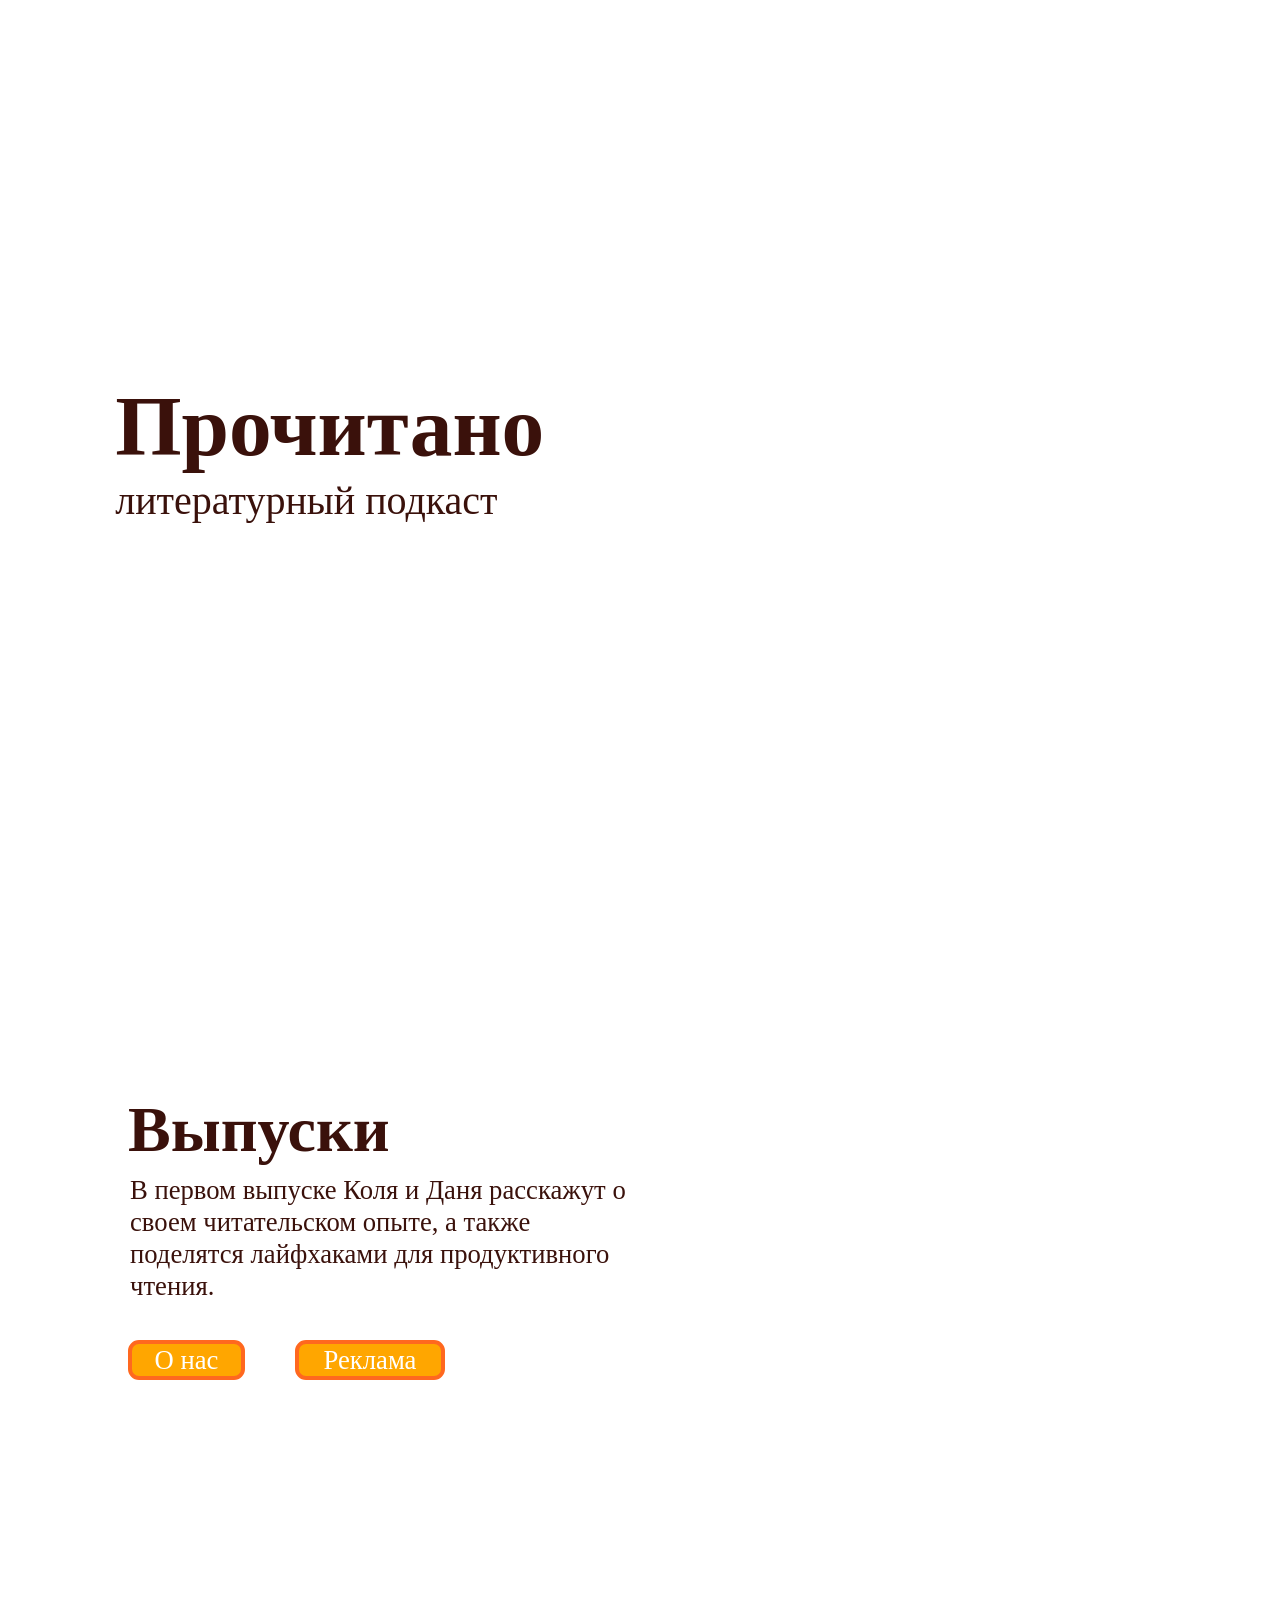
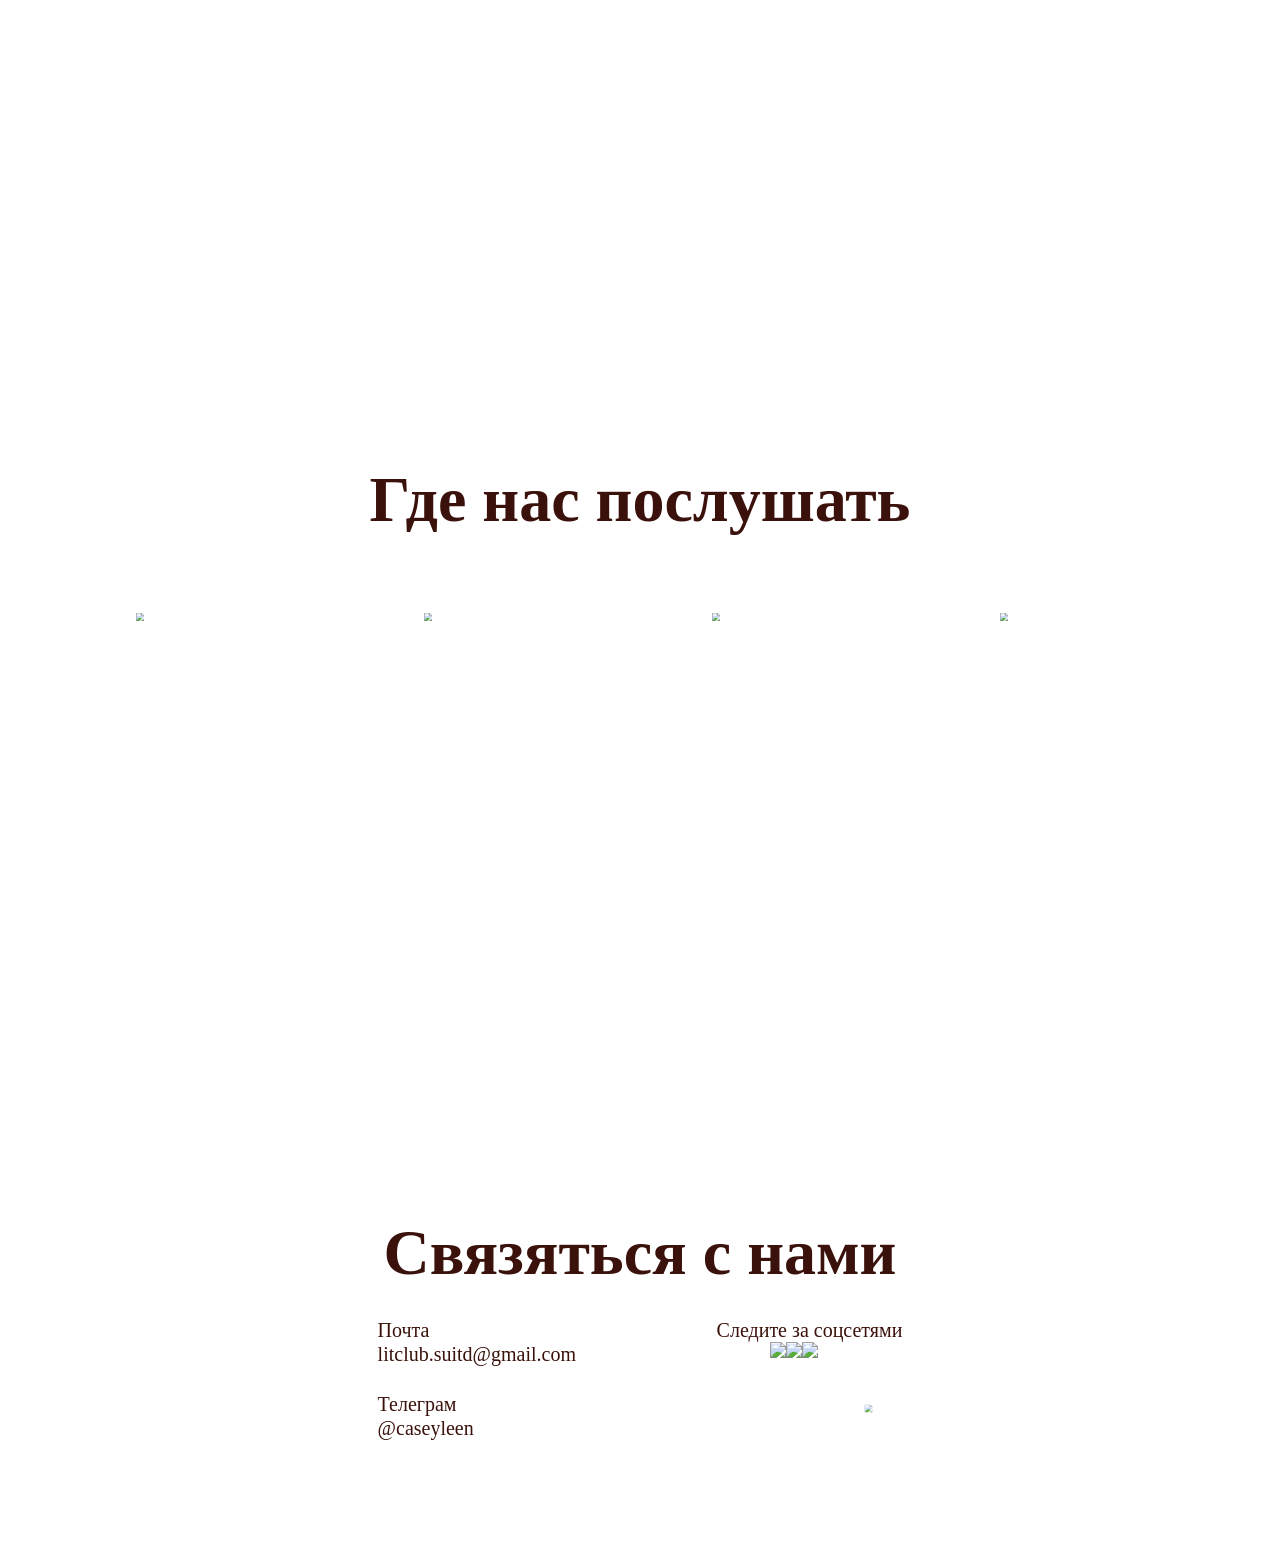
==== index.html @ 77add607 "Add files via upload" ====
<!DOCTYPE html>
<html lang="ru">
<head>
    <meta charset="UTF-8">
    <link rel="stylesheet" href="main.css">
    <link rel="stylesheet" href="episodes.css">
    <link rel="stylesheet" href="listen.css">
    <link rel="stylesheet" href="contacts.css">
    <title>Главная</title>
</head>

<body>
    <div class="header">
        <nav class="nav">
            <a class="nav_link" href="#episodes">Выпуски</a>
            <a class="nav_link" href="about.html#about">О нас</a>
            <a class="nav_link" href="about.html#team">Команда</a>
            <a class="nav_link" href="">Реклама</a>
            <a class="nav_link" href="#contacts">Контакты</a>
        </nav>
    </div>

    <section id="main" class="intro">
        <div class="container">
            <div class="text1">
                <h1 class="intro_title">Прочитано</h1>
                <h2 class="intro_sub">литературный подкаст</h2>
            </div>
        </section>

    <section id="episodes" class="episodes">
        <div class="container">
            <div class="text2">
                <h1 class="episode_title">Выпуски</h1>
                <p class="episode_sub">В первом выпуске Коля
                    и Даня расскажут о своем читательском опыте, а также поделятся лайфхаками
                    для продуктивного чтения.</p>
            </div>
            <div class="cell">
                <div class="botton_ep1">
                    <div class="botton1" onclick="location.href='about.html#about'">
                        <p>О нас</p>
                    </div>
                </div>
                <div class="botton_ep2">
                    <div class="botton1">
                        <p>Реклама</p>
                    </div>
                </div>
            </div>
        </div>
    </section>

    <section class="listen">
        <div class="container">
            <div class="text3">
                <h1 class="listen_title">Где нас послушать</h1>
            </div>
            <div class="listen_platforms">
                <div class="platforms">
                    <div class="plt" onclick="window.open('https://podcasts.apple.com/us/podcast/прочитано/id1665741397')">
                        <img src="img/apple.png">
                    </div>
                    <div class="plt" onclick="window.open('https://open.spotify.com/show/0wlPPMnpsNgOB7OHE6zT6f')">
                        <img src="img/spotify.png">
                    </div>
                    <div class="plt" onclick="window.open('https://vk.com/podcasts-212424997')">
                        <img src="img/vk.png">
                    </div>
                    <div class="plt" onclick="window.open('https://music.yandex.ru/album/24674645')">
                        <img src="img/yandex.png">
                    </div>
                </div>
            </div>
        </div>
    </section>

    <section id="contacts" class="contacts">
        <div class="container">
            <div class="text4">
                <h1 class="contacts_title">Связяться с нами</h1>
            </div>
            <div class="contacts_text">
                <div class="contacts_main">
                    <div class="contacts_mail">
                        <p class="contacts_sup">Почта</p>
                        <h3 class="contacts_sub">litclub.suitd@gmail.com</h3>
                    </div>
                    <div class="contacts_sm">
                        <p class="contacts_sup">Следите за соцсетями</p>
                        <div class="contacts_social">
                            <div class="links">
                                <div class="btn" onclick="window.open('https://t.me/+bbXNbvJ90yo5MGQy')">
                                    <img src="img/tg.png">
                                </div>
                                <div class="btn" onclick="window.open('https://vk.com/litclubthebestclub')">
                                    <img src="img/vkk.png">
                                </div>
                                <div class="btn" onclick="window.open('https://boosty.to/litclub')">
                                    <img src="img/boo.png">
                                </div>
                            </div>
                        </div>
                    </div>
                </div>
                <div class="contacts_sec">
                    <div class="contacts_tg">
                        <p class="contacts_sup">Телеграм</p>
                        <h3 class="contacts_sub">@caseyleen</h3>
                    </div>
                    <div class="contacts_tg">
                        <div class="btn2" onclick="location.href='#main'">
                            <img src="img/up.png">
                        </div>
                    </div>
                </div>
            </div>
        </div>
    </section>

</body>
</html>
---- main.css ----
body{
    margin: 0;
    font-size: 15px;
    line-height: 1.2;
    color: #3A110B;
}

@font-face {
    font-family: 'Gilroy';

    font-weight: 300;
    font-style: normal;
    src: local('Gilroy Light'), local('Gilroy-Light'),
    url('Gilroy-Light.woff2') format('woff2'),
    url('Gilroy-Light.woff') format('woff'),
    url('Gilroy-Light.ttf') format('truetype');
}
@font-face {
    font-family: 'Gilroy';
    font-weight: 500;
    font-style: normal;
    src: local('Gilroy Medium'), local('Gilroy-Medium'),
    url('Gilroy-Medium.woff2') format('woff2'),
    url('Gilroy-Medium.woff') format('woff'),
    url('Gilroy-Medium.ttf') format('truetype');
}
@font-face {
    font-family: 'Gilroy';

    font-weight: 700;
    font-style: normal;
    src: local('Gilroy Bold'), local('Gilroy-Bold'),
    url('Gilroy-Bold.woff2') format('woff2'),
    url('Gilroy-Bold.woff') format('woff'),
    url('Gilroy-Bold.ttf') format('truetype');

}

*,
*:before,
*:after {
    box-sizing: border-box;
}

h1,h2{
    margin: 0;
}

h1{
    font-family: 'Gilroy';
    font-weight: 700;
}
h2, p{
    font-family: 'Gilroy';
    font-weight: 300;
}

h3{
    font-family: 'Gilroy';
    font-weight: 500;
}
.intro{
    display: flex;
    flex-direction: column;
    justify-content: center;
    width: 100%;
    height: 100vh;

    background: url("img/main_back.png") top no-repeat;
    background-size: cover;
}
.container{
    width: 100%;
    max-width: 1581px;
    margin: 0 auto;
}

.header{
    width: 100%;
    position: absolute;
    top: 5%;
    right: 5%;
    display: flex;
    justify-content: flex-end;
}

.nav{
    font-family: 'Gilroy';
    font-weight: 300;
    font-size: 20px;
}

.nav_link{
    display: inline-block;
    vertical-align: top;
    margin: 0 20px;

    color: #FFFFFF;
    text-decoration: none;

    transition: all 0.5s ease 0s;
}

.nav_link:hover{
    color: #3A110B;
}

.text1{
    width: 100%;
    max-width: 682px;
    margin-left: 9%;
}
.intro_title{
    font-size: 64pt;
}

.intro_sub{
    font-size: 30pt;
}
---- episodes.css ----
body{
    margin: 0;
    font-size: 15px;
    line-height: 1.2;
    color: #3A110B;
}

*,
*:before,
*:after {
    box-sizing: border-box;
}

h1,h2,p{
    margin: 0;
}

.episodes{
    display: flex;
    flex-direction: column;
    justify-content: top;
    width: 100%;
    height: 100vh;

    background: url("img/episodes.png") center no-repeat;
    background-size: cover;
}


.text2{
    width: 100%;
    max-width: 500px;
    margin-left: 10%;
    margin-top: 15%;
}
.episode_title{
    font-size: 48pt;
    margin-bottom: 1%;
}

.episode_sub{
    margin-left: 2px;
    font-size: 20pt;
}

.cell{
    width: 100%;
    margin-left: 10%;
    max-width: 500px;
    margin-top: 3%;
    display: flex;
    justify-content: flex-start;
}

.botton_ep1{
    width: 100%;
    max-width: 117px;
    margin-right: 10%;
    text-align: center;
}

.botton_ep2{
    width: 100%;
    max-width: 150px;
    margin-right: 10%;
    text-align: center;
}
.botton1{
    transition: all 0.5s ease 0s;
    background-color: #FFA600;
    cursor: pointer;

    border: 4px solid #ff681f;
    border-radius: 11px;
}

.botton1 p{
    font-size: 20pt;
    text-align: center;
    color: #FFF;
    user-select: none;
}

.botton1:hover{
    background-color: #fff;
}

.botton1 p:hover{
    color: #3A110B;
}
---- listen.css ----
body{
    margin: 0;
    font-size: 15px;
    line-height: 1.2;
    color: #3A110B;
}

*,
*:before,
*:after {
    box-sizing: border-box;
}

h1,h2{
    margin: 0;
}

.listen{
    display: flex;
    flex-direction: column;
    justify-content: center;
    width: 100%;
    height: 100vh;

    background: url("img/listen.png") bottom no-repeat;
    background-size: cover;
}

.text3{
    width: 100%;
}

.listen_title{
    font-size: 48pt;
    text-align: center;
}

.listen_platforms{
    width: 90%;
    margin-left: 5%;
    display: flex;
    flex-direction: column;
    justify-content: center;
}

.platforms{
    display: flex;
    justify-content: space-between;
}

.plt{
    height: 300px;
    width: 330px;
    user-select: none;
    cursor: pointer;

    transform: scale(0.5);
    transition: all 0.5s ease 0s;
}

.plt:hover{
    transform: scale(0.65 );
}
---- contacts.css ----
body{
    margin: 0;
    font-size: 15px;
    line-height: 1.2;
    color: #3A110B;
}

*,
*:before,
*:after {
    box-sizing: border-box;
}

h1,h2,h3{
    margin: 0;
}

.contacts{
    display: flex;
    flex-direction: column;
    justify-content: center;
    width: 100%;
    height: 100%;

    background: url("img/contacts.png") top no-repeat;
    background-size: cover;
}

.text4{
    width: 100%;
    margin-top: 9%;
}

.contacts_title{
    font-size: 48pt;
    text-align: center;
}

.contacts_text{
    width: 41%;
    margin-bottom: 9%;
    margin-left: 29.5%;
}

.contacts_main{
    margin-top: 5%;
    display: flex;
    justify-content: space-between;
}
.contacts_sup{
    position: relative;
    font-size: 20px;
    text-align: left;


    vertical-align: top;
}

.contacts_sub{
    font-size: 20px;
    text-align: left;
    vertical-align: top;
}

.contacts_sec{
    margin-top: 5%;
    display: flex;
    justify-content: space-between;
}

.links{
    display: flex;
    justify-content: space-around;
}

.contacts_social{
    width: 10px;
    margin-left: 29%;
}
.btn{
    user-select: none;
    cursor: pointer;

}

.btn2{
    height: 50px;
    width: 50px;
    user-select: none;
    cursor: pointer;

    transform: scale(0.5);
    transition: all 0.5s ease 0s;
}

.btn2:hover{
    transform: scale(0.65);
}
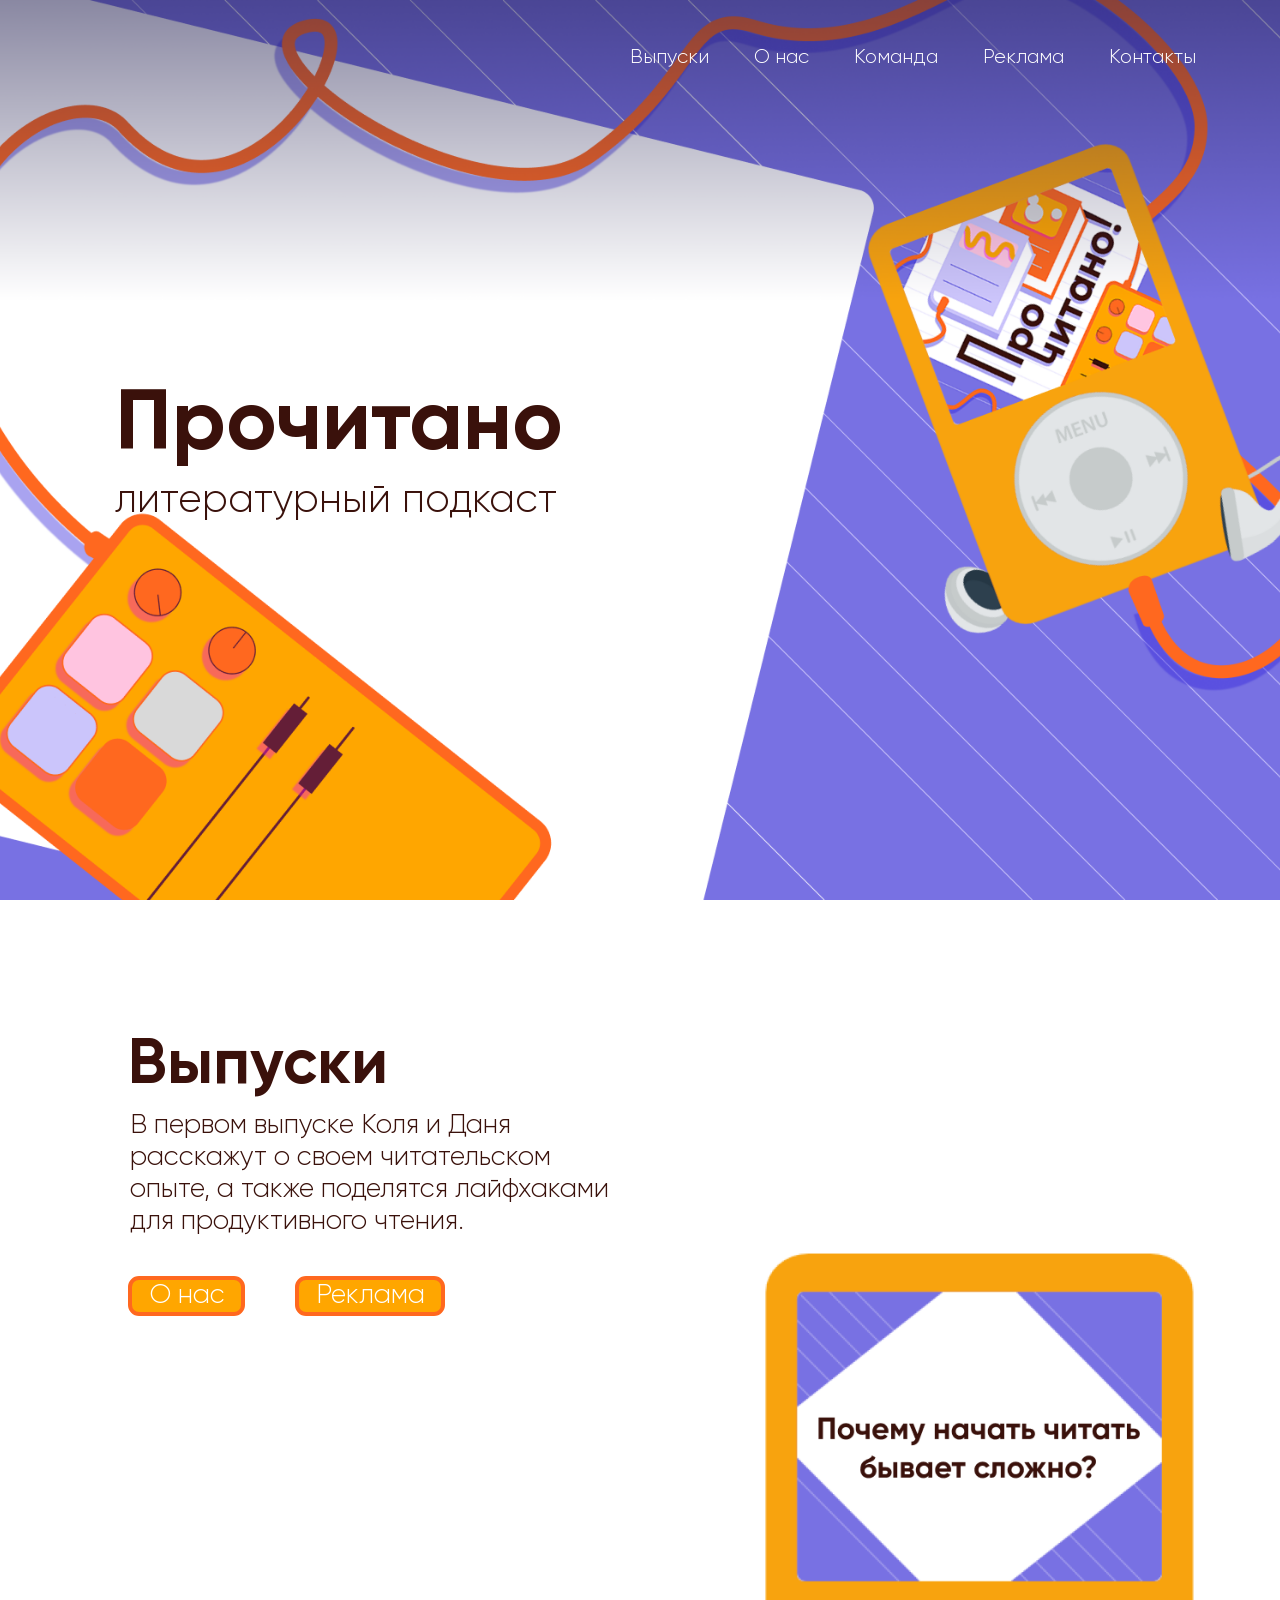
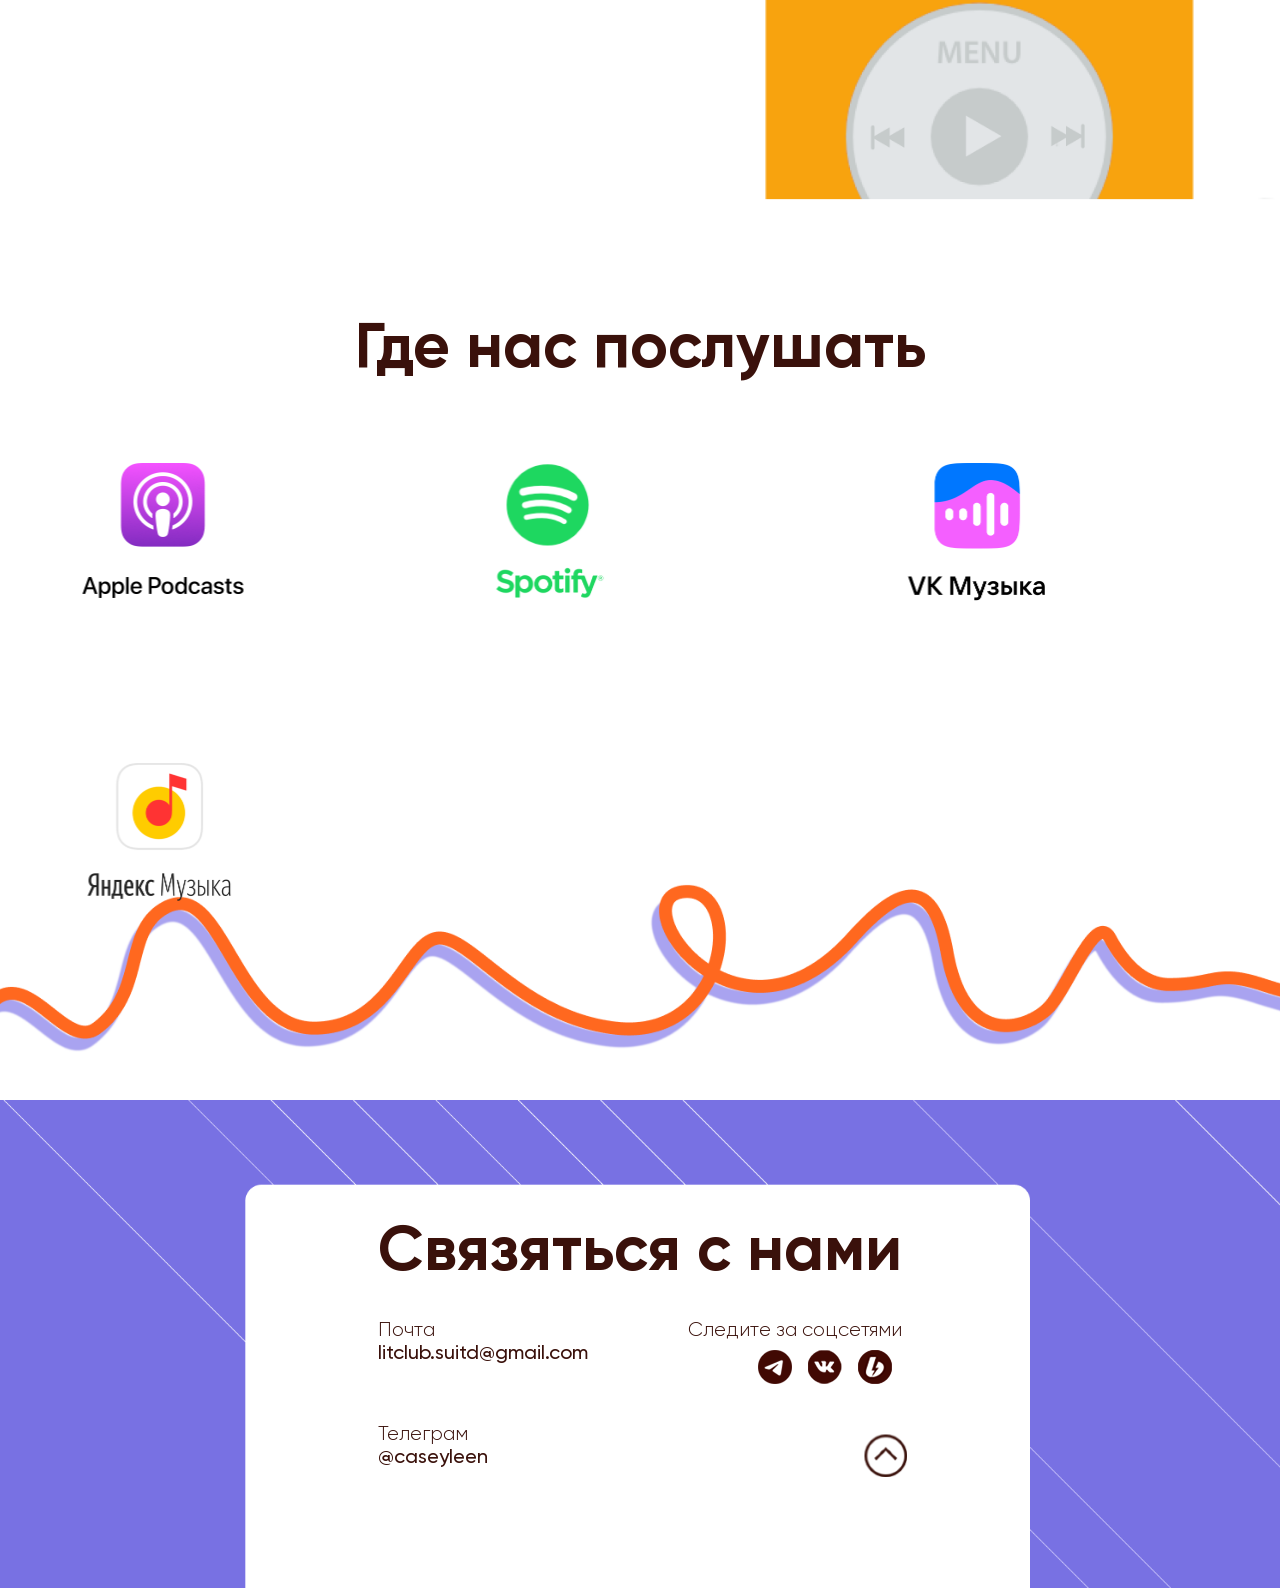
==== commit 59060e74: "Add files via upload" ====
--- a/index.html
+++ b/index.html
@@ -7,6 +7,7 @@
     <link rel="stylesheet" href="listen.css">
     <link rel="stylesheet" href="contacts.css">
     <title>Главная</title>
+    <link rel="icon" type="image/png" href="img/icon_book.png"/>
 </head>
 
 <body>
@@ -15,7 +16,7 @@
             <a class="nav_link" href="#episodes">Выпуски</a>
             <a class="nav_link" href="about.html#about">О нас</a>
             <a class="nav_link" href="about.html#team">Команда</a>
-            <a class="nav_link" href="">Реклама</a>
+            <a class="nav_link" href="form.html#piar">Реклама</a>
             <a class="nav_link" href="#contacts">Контакты</a>
         </nav>
     </div>
@@ -43,7 +44,7 @@
                     </div>
                 </div>
                 <div class="botton_ep2">
-                    <div class="botton1">
+                    <div class="botton1" onclick="location.href='form.html#piar'">
                         <p>Реклама</p>
                     </div>
                 </div>
--- a/main.css
+++ b/main.css
@@ -11,18 +11,18 @@
     font-weight: 300;
     font-style: normal;
     src: local('Gilroy Light'), local('Gilroy-Light'),
-    url('Gilroy-Light.woff2') format('woff2'),
-    url('Gilroy-Light.woff') format('woff'),
-    url('Gilroy-Light.ttf') format('truetype');
+    url('fonts/Gilroy-Light.woff2') format('woff2'),
+    url('fonts/Gilroy-Light.woff') format('woff'),
+    url('fonts/Gilroy-Light.ttf') format('truetype');
 }
 @font-face {
     font-family: 'Gilroy';
     font-weight: 500;
     font-style: normal;
     src: local('Gilroy Medium'), local('Gilroy-Medium'),
-    url('Gilroy-Medium.woff2') format('woff2'),
-    url('Gilroy-Medium.woff') format('woff'),
-    url('Gilroy-Medium.ttf') format('truetype');
+    url('fonts/Gilroy-Medium.woff2') format('woff2'),
+    url('fonts/Gilroy-Medium.woff') format('woff'),
+    url('fonts/Gilroy-Medium.ttf') format('truetype');
 }
 @font-face {
     font-family: 'Gilroy';
@@ -30,9 +30,9 @@
     font-weight: 700;
     font-style: normal;
     src: local('Gilroy Bold'), local('Gilroy-Bold'),
-    url('Gilroy-Bold.woff2') format('woff2'),
-    url('Gilroy-Bold.woff') format('woff'),
-    url('Gilroy-Bold.ttf') format('truetype');
+    url('fonts/Gilroy-Bold.woff2') format('woff2'),
+    url('fonts/Gilroy-Bold.woff') format('woff'),
+    url('fonts/Gilroy-Bold.ttf') format('truetype');
 
 }
 
@@ -71,7 +71,6 @@
 }
 .container{
     width: 100%;
-    max-width: 1581px;
     margin: 0 auto;
 }
 
--- a/episodes.css
+++ b/episodes.css
@@ -22,7 +22,7 @@
     width: 100%;
     height: 100vh;
 
-    background: url("img/episodes.png") center no-repeat;
+    background: url("img/episodes.png") bottom no-repeat;
     background-size: cover;
 }
 
@@ -31,7 +31,7 @@
     width: 100%;
     max-width: 500px;
     margin-left: 10%;
-    margin-top: 15%;
+    margin-top: 10%;
 }
 .episode_title{
     font-size: 48pt;
--- a/listen.css
+++ b/listen.css
@@ -37,7 +37,6 @@
 
 .listen_platforms{
     width: 90%;
-    margin-left: 5%;
     display: flex;
     flex-direction: column;
     justify-content: center;
@@ -45,8 +44,12 @@
 
 .platforms{
     display: flex;
+    flex-wrap: wrap;
     justify-content: space-between;
+    position: relative;
 }
+
+
 
 .plt{
     height: 300px;
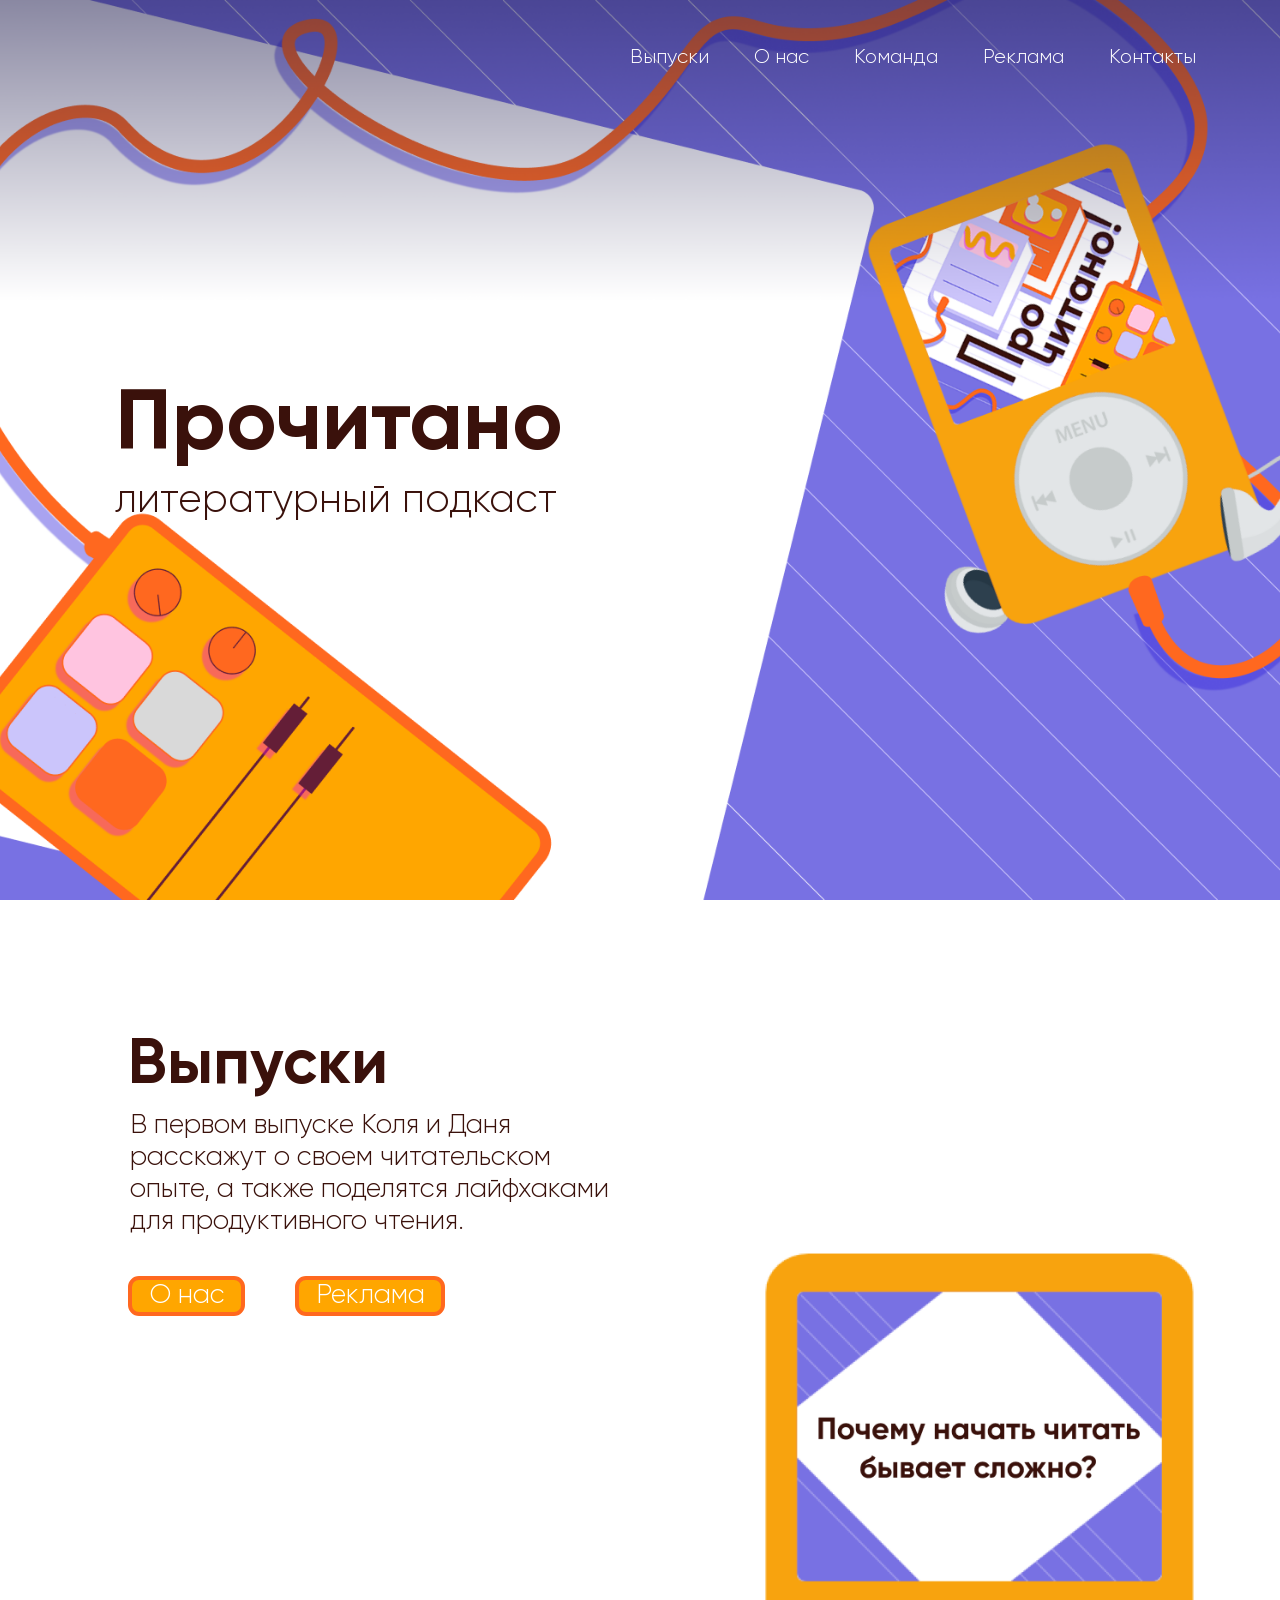
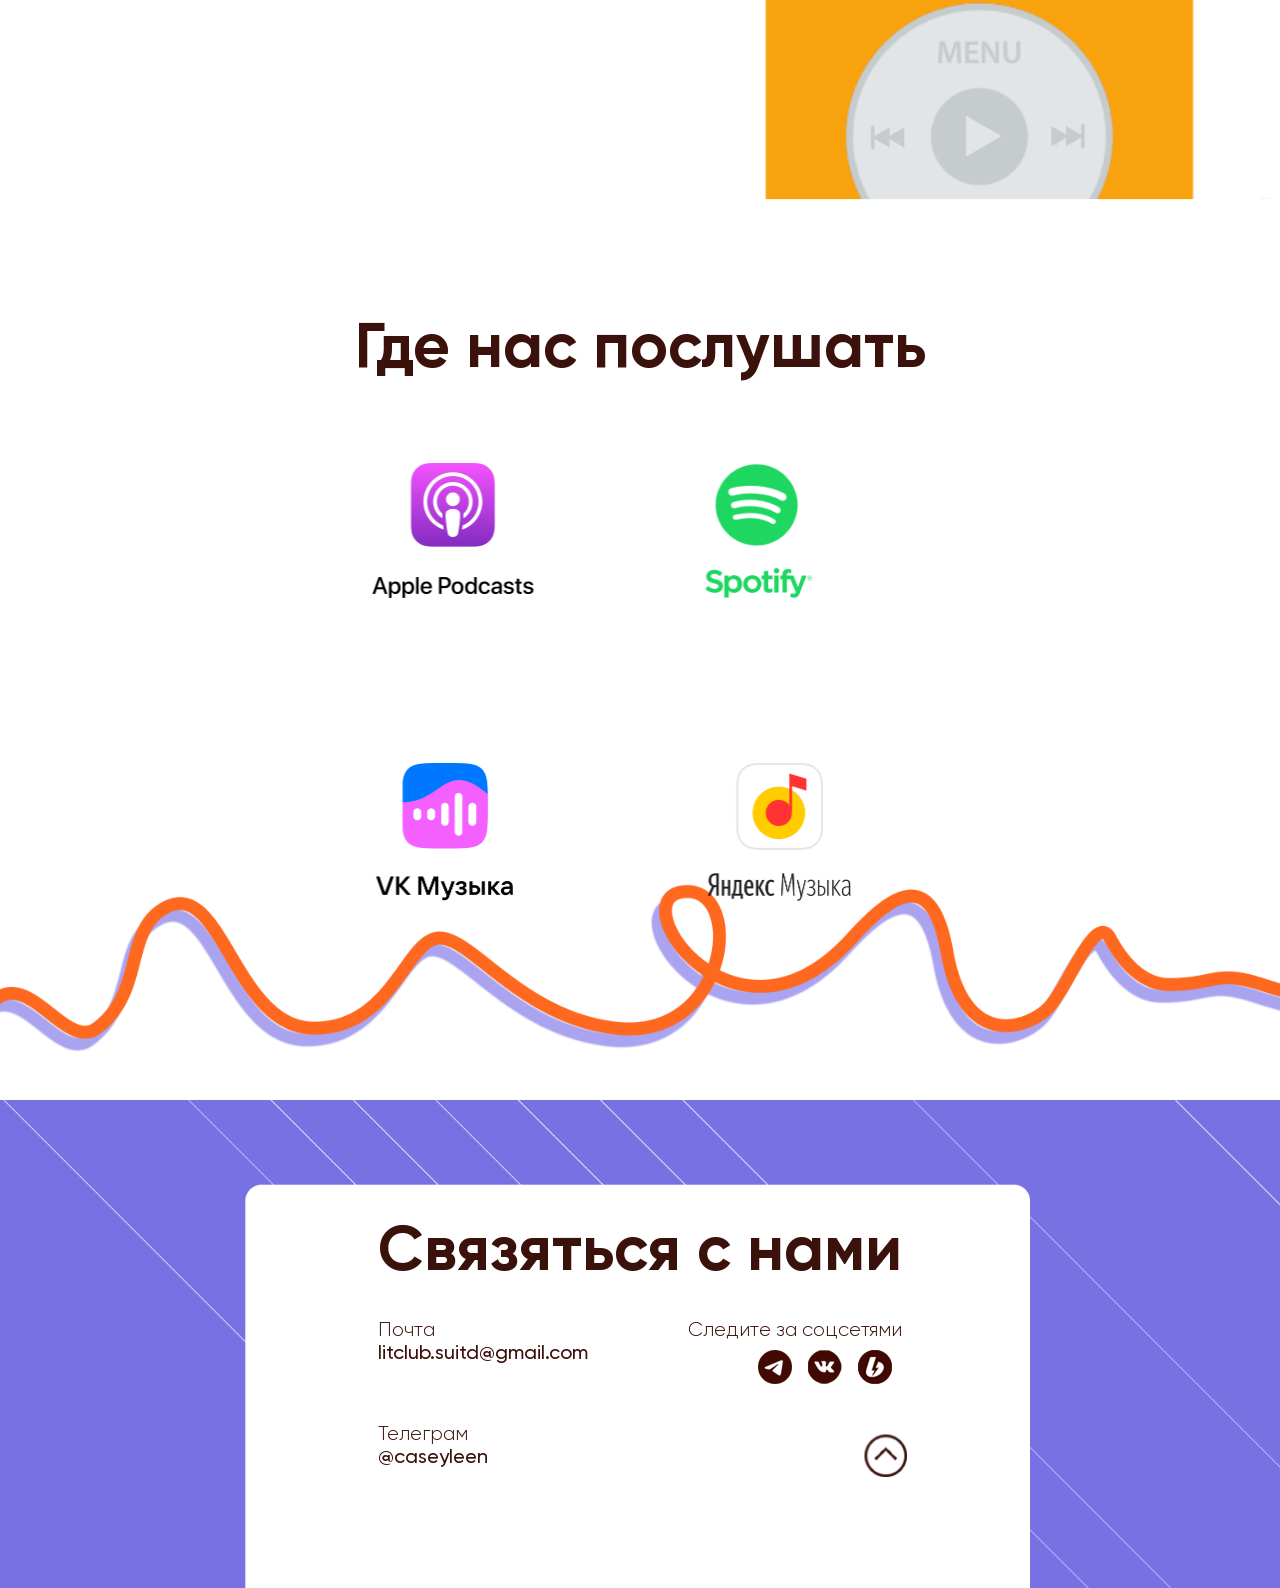
==== commit b1fd89a4: "Add files via upload" ====
--- a/index.html
+++ b/index.html
@@ -59,18 +59,19 @@
             </div>
             <div class="listen_platforms">
                 <div class="platforms">
-                    <div class="plt" onclick="window.open('https://podcasts.apple.com/us/podcast/прочитано/id1665741397')">
+                    <div class="pltcell"><div class="plt" onclick="window.open('https://podcasts.apple.com/us/podcast/прочитано/id1665741397')">
                         <img src="img/apple.png">
                     </div>
                     <div class="plt" onclick="window.open('https://open.spotify.com/show/0wlPPMnpsNgOB7OHE6zT6f')">
                         <img src="img/spotify.png">
-                    </div>
-                    <div class="plt" onclick="window.open('https://vk.com/podcasts-212424997')">
+                    </div></div>
+                    <div class="pltcell"><div class="plt" onclick="window.open('https://vk.com/podcasts-212424997')">
                         <img src="img/vk.png">
                     </div>
                     <div class="plt" onclick="window.open('https://music.yandex.ru/album/24674645')">
                         <img src="img/yandex.png">
-                    </div>
+                    </div></div>
+                    
                 </div>
             </div>
         </div>
--- a/listen.css
+++ b/listen.css
@@ -37,19 +37,24 @@
 
 .listen_platforms{
     width: 90%;
+    margin: 0 auto;
     display: flex;
     flex-direction: column;
     justify-content: center;
 }
 
 .platforms{
+    max-width: 90%;
     display: flex;
     flex-wrap: wrap;
-    justify-content: space-between;
-    position: relative;
+    justify-content: space-around;
+    margin: 0 auto;
 }
 
-
+.pltcell{
+    width: 700px;
+    display: flex;
+}
 
 .plt{
     height: 300px;
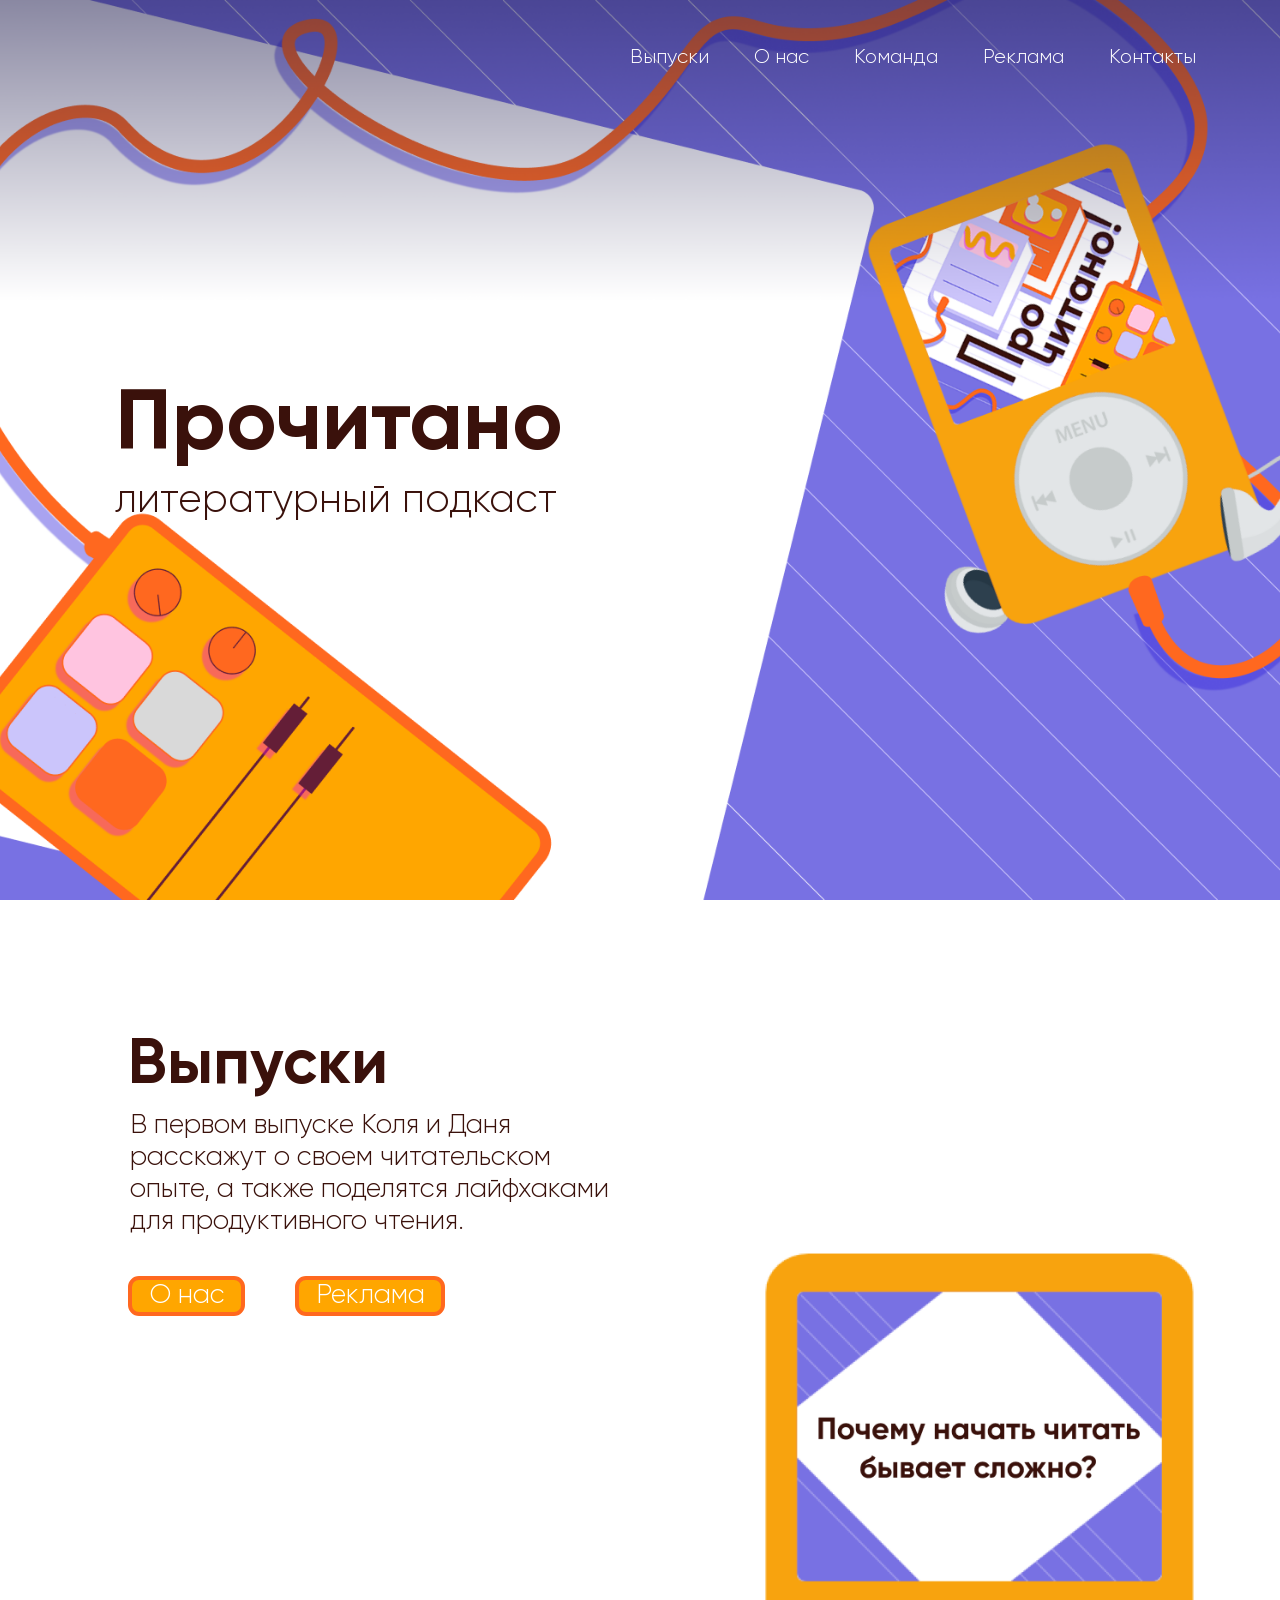
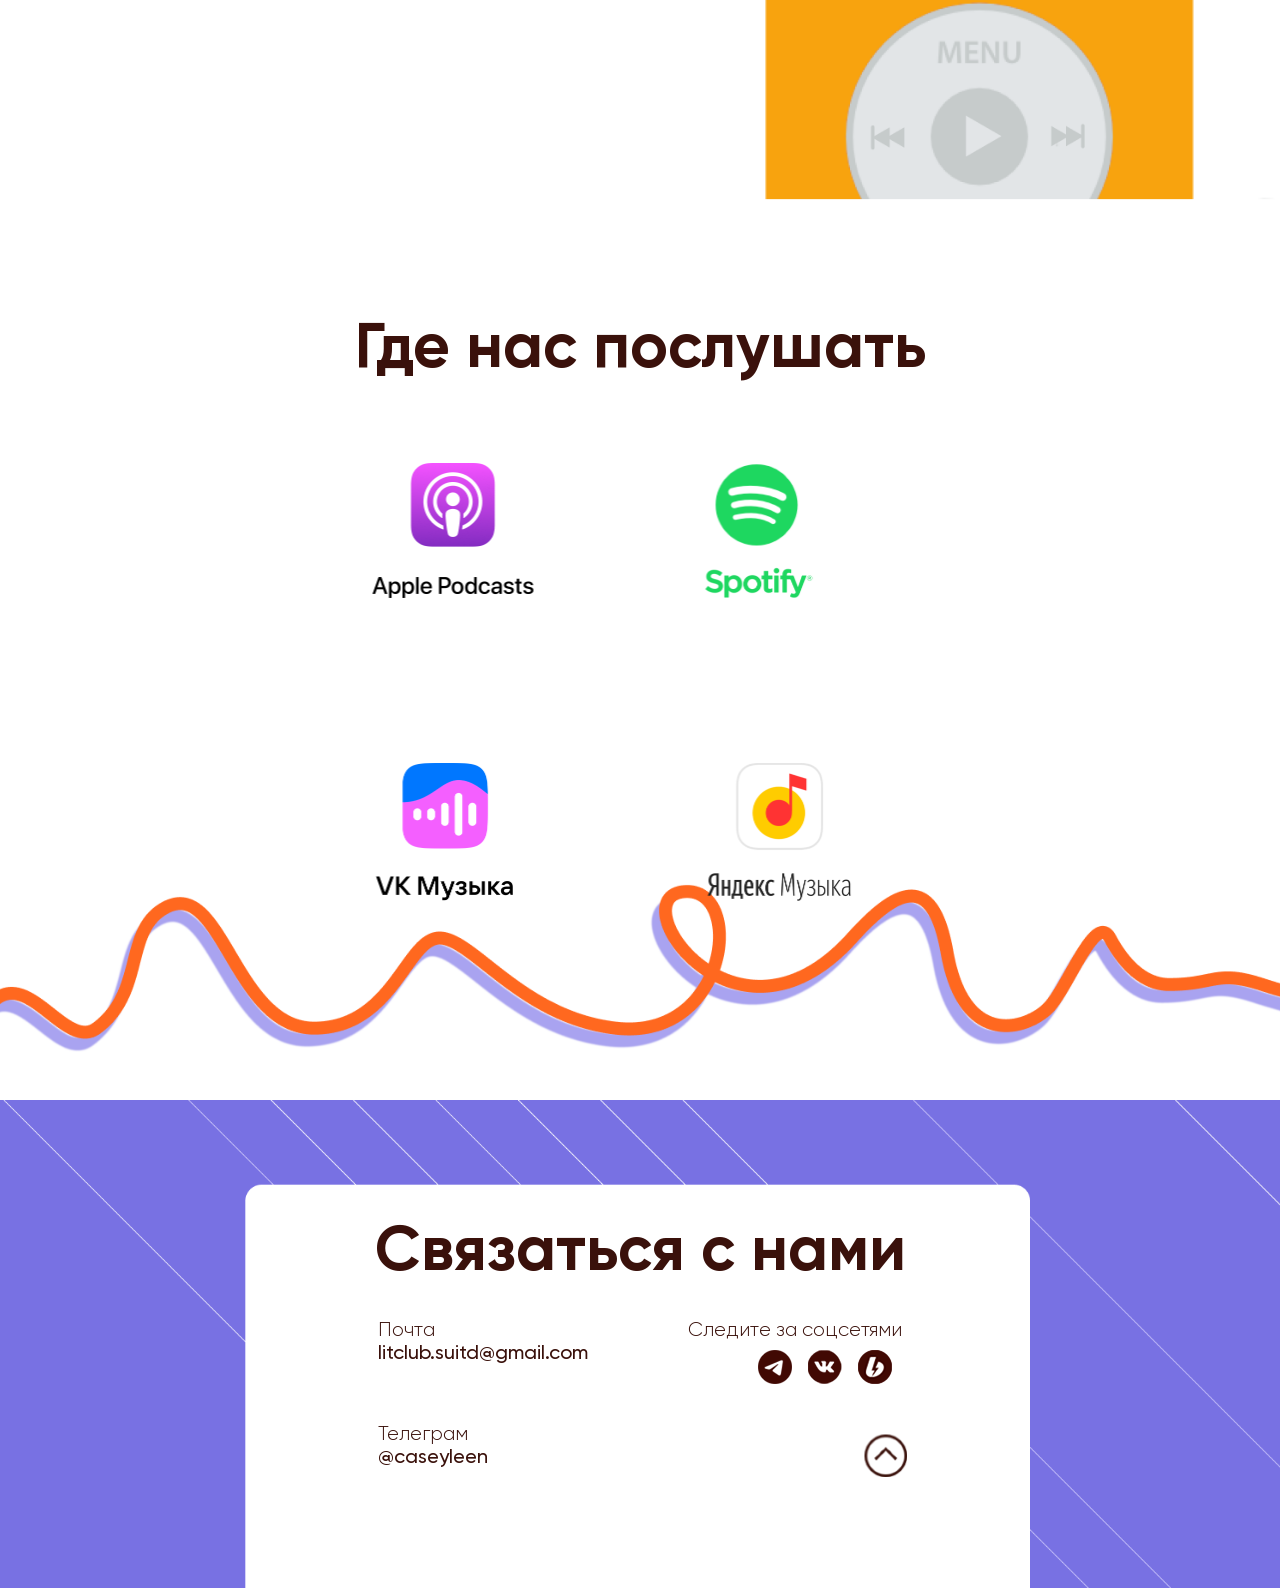
==== commit 34d655f5: "Add files via upload" ====
--- a/index.html
+++ b/index.html
@@ -80,7 +80,7 @@
     <section id="contacts" class="contacts">
         <div class="container">
             <div class="text4">
-                <h1 class="contacts_title">Связяться с нами</h1>
+                <h1 class="contacts_title">Связаться с нами</h1>
             </div>
             <div class="contacts_text">
                 <div class="contacts_main">
